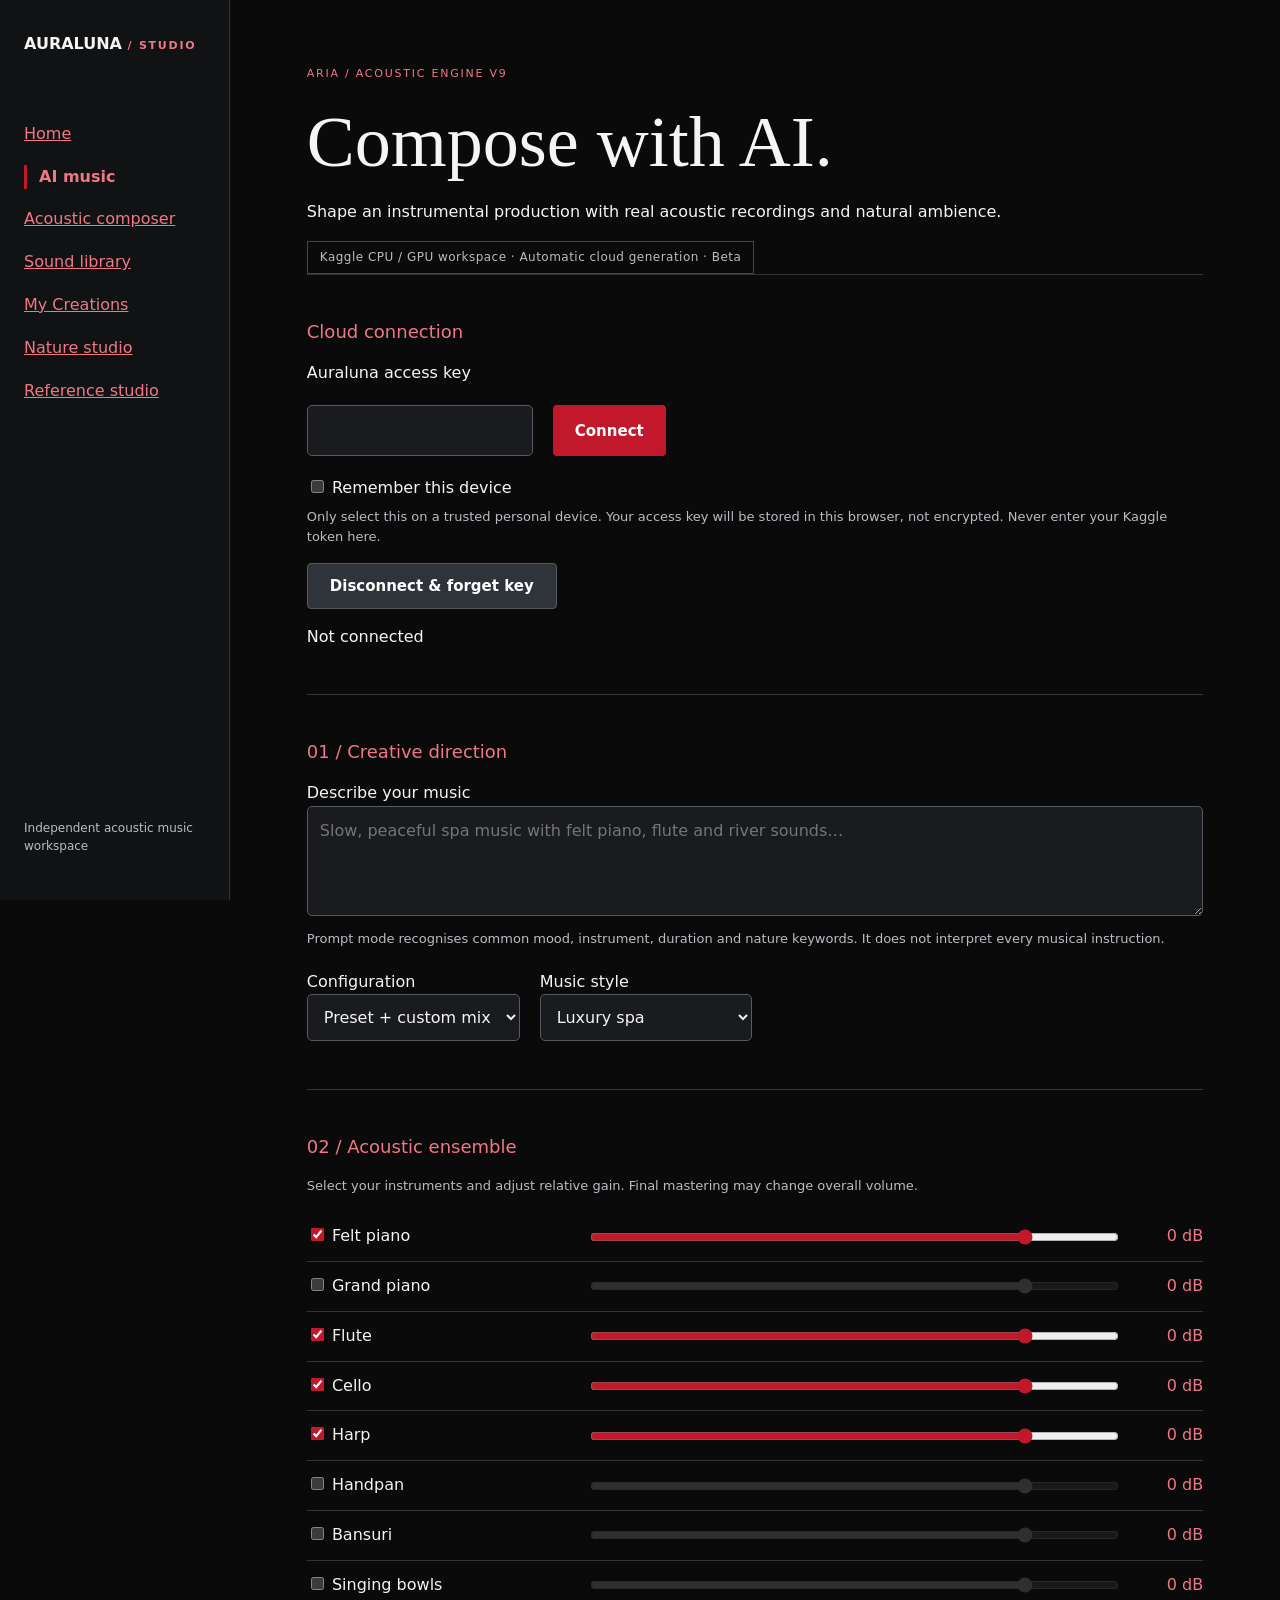
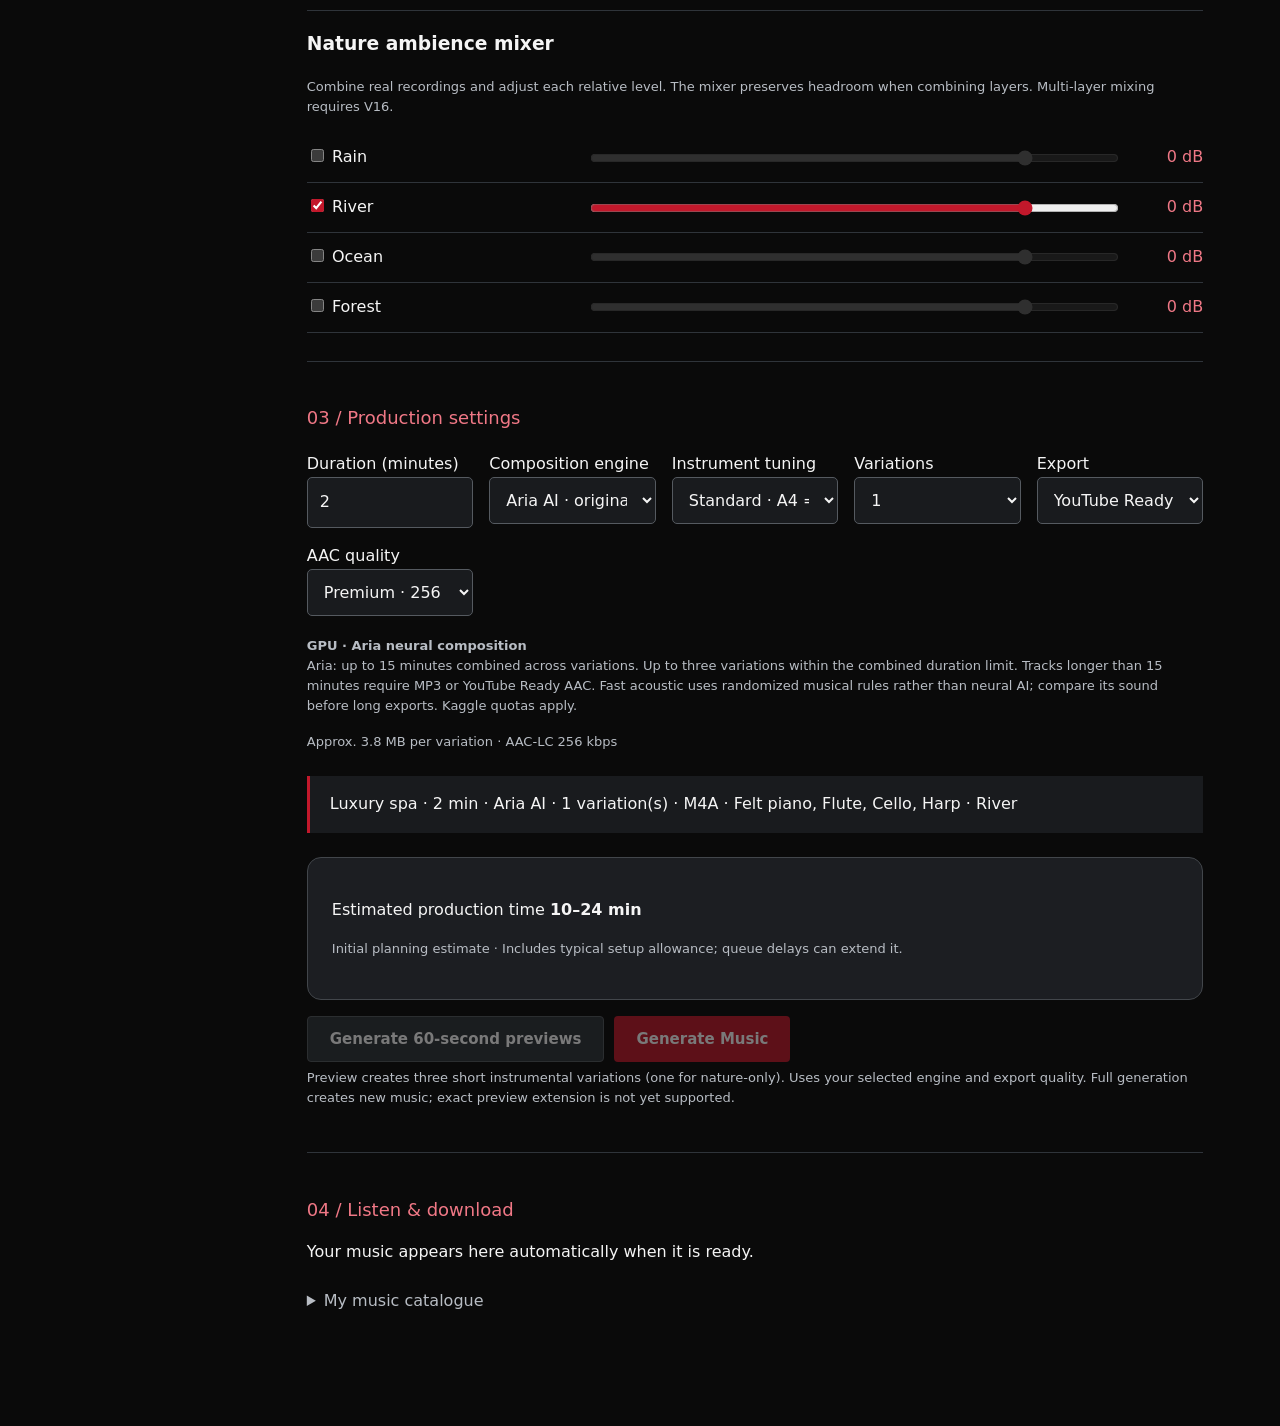
==== ai.html @ 78c0ccca "Expose optional preview workflow and explain extension limitation" ====
<!doctype html>
<html lang="en"><head><meta charset="utf-8"><meta name="viewport" content="width=device-width,initial-scale=1"><title>AI Music — Auraluna V9</title><link rel="stylesheet" href="style.css"><link rel="stylesheet" href="src/v9-studio.css?v=cloud6"></head>
<body><aside><strong>AURALUNA <small>/ STUDIO</small></strong><nav><a href="index.html">Home</a><a href="ai.html" aria-current="page">AI music</a><a href="create.html">Acoustic composer</a><a href="library.html">Sound library</a><a href="projects.html">My Creations</a><a href="soundscape.html">Nature studio</a><a href="reference.html">Reference studio</a></nav><p>Independent acoustic music workspace</p></aside>
<main class="v9-main"><header><span>ARIA / ACOUSTIC ENGINE V9</span><h1>Compose with AI.</h1><p>Shape an instrumental production with real acoustic recordings and natural ambience.</p><div class="v9-status">Kaggle CPU / GPU workspace · Automatic cloud generation · Beta</div></header>
<section><h2>Cloud connection</h2><div id="credentials"><label for="access-key">Auraluna access key</label><div class="controls"><input id="access-key" type="password" autocomplete="off"><button type="button" id="connect">Connect</button></div><label><input type="checkbox" id="remember-device"> Remember this device</label><p class="hint">Only select this on a trusted personal device. Your access key will be stored in this browser, not encrypted. Never enter your Kaggle token here.</p></div><button type="button" id="disconnect" class="v9-secondary">Disconnect &amp; forget key</button><p id="cloud-status" role="status">Not connected</p></section><form id="v9-form"><section><h2>01 / Creative direction</h2><label for="prompt">Describe your music</label><textarea id="prompt" maxlength="2000" placeholder="Slow, peaceful spa music with felt piano, flute and river sounds…"></textarea><p class="hint">Prompt mode recognises common mood, instrument, duration and nature keywords. It does not interpret every musical instruction.</p><div class="controls"><label>Configuration<select id="mode"><option value="manual">Preset + custom mix</option><option value="prompt">Infer from prompt</option></select></label><label>Music style<select id="preset"></select></label></div></section>
<section id="mix-section"><h2>02 / Acoustic ensemble</h2><p class="hint">Select your instruments and adjust relative gain. Final mastering may change overall volume.</p><div id="instrument-mixer"></div><h3>Nature ambience mixer</h3><p class="hint">Combine real recordings and adjust each relative level. The mixer preserves headroom when combining layers. Multi-layer mixing requires V16.</p><div id="nature-mixer"></div></section>
<section><h2>03 / Production settings</h2><div class="v9-settings"><label>Duration (minutes)<input id="duration" type="number" min=".25" max="15" step=".25" value="2" required></label><label>Composition engine<select id="composition-engine"><option value="aria">Aria AI · original neural composition</option><option value="fast">Fast acoustic · experimental tonal composer</option></select></label><label id="composition-style-row" hidden>Composition style<select id="composition-style"><option value="independent">Independent sections · fresh musical ideas</option><option value="thematic">Recurring theme · evolving motifs</option></select></label><label id="tuning-row">Instrument tuning<select id="tuning"><option value="standard">Standard · A4 = 440 Hz</option><option value="a432">A4 = 432 Hz · gentle lower pitch</option><option value="c528">C5 = 528 Hz · reference pitch</option></select></label><label>Variations<select id="variations"><option>1</option><option>2</option><option>3</option></select></label><label>Export<select id="format"><option value="m4a" selected>YouTube Ready · AAC (.m4a)</option><option value="mp3">Premium MP3 · 320 kbps</option><option value="flac">FLAC · 24-bit export</option><option value="wav">WAV · 24-bit export</option></select></label><label id="aac-mode-row">AAC quality<select id="aac-mode"><option value="premium" selected>Premium · 256 kbps</option><option value="balanced">Balanced · 192 kbps</option><option value="vbr">Optimised · high-quality VBR (experimental)</option></select></label><input id="job" type="hidden"></div><label id="infer-duration-row"><input type="checkbox" id="infer-duration"> Infer duration from prompt</label><p class="hint"><strong id="compute-plan" aria-live="polite">GPU · Aria neural composition</strong><br><span id="duration-limit">Instrumental: up to 15 minutes.</span> Up to three variations within the combined duration limit. Tracks longer than 15 minutes require MP3 or YouTube Ready AAC. Fast acoustic uses randomized musical rules rather than neural AI; compare its sound before long exports. Kaggle quotas apply.</p><p class="hint" id="file-size-estimate" aria-live="polite">—</p><div class="summary" id="summary" aria-live="polite"></div><div class="v9-result"><p>Estimated production time <strong id="estimate-time" aria-live="polite">—</strong></p><p class="hint" id="estimate-basis"></p></div><div class="v9-actions"><button type="submit" id="preview" class="v9-secondary" formnovalidate disabled>Generate 60-second previews</button><button type="submit" id="generate" disabled>Generate Music</button></div><p class="hint">Preview creates three short instrumental variations (one for nature-only). Uses your selected engine and export quality. Full generation creates new music; exact preview extension is not yet supported.</p><div id="production-panel" class="v9-result" hidden><h3>Production status</h3><p id="production-status" role="status" aria-live="polite"></p><progress id="production-progress" aria-label="Production running"></progress><div class="v9-timing"><span>Requested music length <strong id="requested-duration">—</strong></span><span>Music style <strong id="requested-style">—</strong></span><span>Format <strong id="requested-format">—</strong></span><span>Composition style <strong id="requested-composition">—</strong></span><span>Compute requested <strong id="requested-compute">—</strong></span><span><span id="estimate-caption">Original estimate</span> <strong id="requested-estimate">—</strong></span><span>Estimated remaining <strong id="remaining-estimate">—</strong></span><span>Elapsed time (browser observed) <strong id="elapsed-time">—</strong></span><span>Last checked <strong id="last-check">—</strong></span></div><div class="v9-actions"><button type="button" id="check-status" class="v9-secondary">Check status</button><button type="button" id="production-details" class="v9-secondary">Production details</button></div></div></section></form>
<section><h2>04 / Listen & download</h2><p>Your music appears here automatically when it is ready.</p><div id="players"></div><details><summary>My music catalogue</summary><p class="hint">Catalogue metadata is stored in this browser. Remote Kaggle audio is not permanently archived. Download important audio and licence reports separately.</p><div class="controls"><label>Search music<input id="library-search" type="search" placeholder="Title, notes, engine or production ID"></label><label>Show<select id="library-filter"><option value="all">All productions</option><option value="ready">Completed</option><option value="favorites">Favourites</option></select></label></div><div class="v9-actions"><button type="button" id="library-export" class="v9-secondary">Export catalogue backup</button><label>Restore catalogue<input type="file" id="library-import" accept=".json,application/json"></label></div><p id="library-count" aria-live="polite"></p><p id="library-status" role="status"></p><div id="history" class="v9-history"></div><details><summary>Recover a production</summary><label for="existing-slug">Production ID</label><div class="controls"><input id="existing-slug" placeholder="Production ID"><button type="button" id="check-job">Retrieve production</button></div></details></details></section>
</main><script type="module" src="src/v9-studio.mjs?v=cloud26"></script></body></html>
---- style.css ----
*{box-sizing:border-box}body{margin:0;background:#0a0a0a;color:#f5f5f5;font:16px/1.55 system-ui,sans-serif}aside{position:fixed;width:230px;inset:0 auto 0 0;border-right:1px solid #2f343a;padding:32px 24px;display:flex;flex-direction:column}aside small,header span{color:#f07886;letter-spacing:.16em;font-size:11px}nav{display:grid;gap:18px;margin-top:65px}a{color:#f07886}aside p{margin-top:auto;color:#b8bdc4;font-size:12px}main{margin-left:230px;max-width:1050px;padding:60px clamp(20px,6vw,90px)}h1{font:normal clamp(40px,6vw,72px)/1.05 Georgia,serif;margin:20px 0}h2{font-size:18px;font-weight:500;color:#f07886}section{padding:28px 0;border-top:1px solid #2f343a}label{display:block}textarea,input,select{background:#191b1e;color:inherit;border:1px solid #555a60;border-radius:5px;padding:12px;font:inherit}textarea{width:100%;min-height:110px}.controls{display:flex;gap:20px;margin:20px 0;flex-wrap:wrap}select{display:block}fieldset{border:1px solid #2f343a;margin:20px 0}button{background:#f07886;color:#0a0a0a;border:0;padding:13px 22px;border-radius:4px;font:600 15px system-ui;cursor:pointer}button:disabled{opacity:.45;cursor:not-allowed}article{border-bottom:1px solid #2f343a;padding:16px 0}audio{display:block;width:100%;max-width:440px;margin:10px 0}a:focus-visible,button:focus-visible,input:focus-visible,select:focus-visible,textarea:focus-visible{outline:2px solid #f07886}@media(max-width:700px){aside{position:static;width:auto;padding:18px;border:0}nav{display:flex;flex-wrap:wrap;margin-top:20px}aside p{display:none}main{margin:0;padding:24px}}
:root{color-scheme:dark;accent-color:#f07886}fieldset{padding:18px;border-radius:8px}legend{color:#f07886;padding:0 8px}.moods{display:flex;flex-wrap:wrap;gap:9px}.moods label{position:relative}.moods input{position:absolute;opacity:0;width:100%;height:100%;margin:0;cursor:pointer}.moods span{display:block;border:1px solid #555a60;padding:9px 15px;border-radius:5px}.moods input:checked+span{background:#f07886;color:#0a0a0a;border-color:#f07886}.moods input:focus-visible+span{outline:2px solid #f07886;outline-offset:3px}.instrument-grid{display:grid;grid-template-columns:repeat(auto-fit,minmax(160px,1fr));gap:10px}.instrument-grid label{padding:10px;background:#191b1e;border:1px solid #2f343a;border-radius:5px}.instrument-grid input{margin-right:8px}.instrument-grid label:has(input:disabled){opacity:.55}.hint{font-size:13px;color:#b8bdc4;margin:6px 0 16px}.range-label{display:flex;justify-content:space-between;margin-top:20px}input[type=range]{width:100%;padding:0}.summary{background:#191b1e;border-left:3px solid #f07886;padding:16px 20px;margin:24px 0}.summary small{color:#f07886;letter-spacing:.14em}.summary p{margin:7px 0 0}article button{margin:4px 8px 4px 0}button{transition:filter .15s}button:hover:not(:disabled){filter:brightness(1.1)}@media(prefers-reduced-motion:reduce){button{transition:none}}
.primary-link{display:inline-block;background:#f07886;color:#0a0a0a;text-decoration:none;font-weight:650;padding:13px 22px;border-radius:4px;margin:16px 0 26px}nav a[aria-current=page]{color:#f07886;text-decoration:none;font-weight:650}

.library-main{max-width:1450px}.library-stats{display:grid;grid-template-columns:repeat(auto-fit,minmax(145px,1fr));gap:12px}.library-stats div{background:#191b1e;border:1px solid #2f343a;padding:18px;border-radius:8px}.library-stats strong{display:block;font-size:32px;color:#f07886;font-weight:500}.library-stats span{font-size:13px;color:#b8bdc4}.library-filters{gap:12px;align-items:end}.library-filters input,.library-filters select{display:block;max-width:100%;width:100%}.record-grid{display:grid;grid-template-columns:repeat(auto-fit,minmax(min(100%,280px),1fr));gap:16px}.record-card{min-width:0;background:#191b1e;border:1px solid #2f343a;padding:18px;border-radius:8px;overflow-wrap:anywhere}.record-card h3{margin:0;font:normal 22px Georgia,serif}.record-card p{font-size:13px;color:#b8bdc4}.record-card audio{max-width:100%}.record-card details{margin-top:12px;font-size:13px}.record-card summary{cursor:pointer}.record-card button{font-size:13px;padding:9px 12px}.pagination{display:flex;align-items:center;justify-content:center;gap:16px;margin:24px 0}

.comparison-table{width:100%;border-collapse:collapse;font-size:14px}.comparison-table th,.comparison-table td{padding:12px 8px;border-bottom:1px solid #2f343a;text-align:left;overflow-wrap:anywhere}.comparison-table th{color:#f07886}#comparison{overflow-x:auto;margin-bottom:20px}#checks label{padding:8px 0}input[type=file]{display:block;max-width:100%;margin:8px 0}aside{overflow-y:auto}

.mix-track{display:grid;grid-template-columns:1fr 1fr 1fr;gap:12px;align-items:center;padding:12px 0;border-bottom:1px solid #2f343a}.mix-track label{font-size:13px}@media(max-width:600px){.mix-track{grid-template-columns:1fr}.mix-track input{max-width:100%}}

.mix-track{grid-template-columns:minmax(120px,1fr) repeat(3,minmax(90px,1fr)) auto auto}.mix-track output{display:block;color:#f07886;font-variant-numeric:tabular-nums}.mix-track input[type=checkbox]{accent-color:#f07886}@media(max-width:850px){.mix-track{grid-template-columns:repeat(2,minmax(0,1fr))}.mix-track strong{grid-column:1/-1}}#remix-result[hidden]{display:none}

/* Auraluna — jet black / smoke grey / cherry red */
:root{--jet-black:#0a0a0a;--smoke-grey:#2f343a;--cherry-red:#c2182b;--accent-text:#f07886;accent-color:var(--cherry-red)}
aside{background:#111214}button,.primary-link,.moods input:checked+span{background:var(--cherry-red);color:#fff;border-color:var(--cherry-red)}button:hover:not(:disabled),.primary-link:hover{background:#a31224;filter:none}nav a[aria-current=page]{color:var(--accent-text);border-left:3px solid var(--cherry-red);padding-left:12px}.summary{border-left-color:var(--cherry-red)}.mix-track input[type=checkbox]{accent-color:var(--cherry-red)}fieldset,.record-card,.library-stats div{border-color:#42464b}input[type=range],progress{accent-color:var(--cherry-red)}
---- src/v9-studio.css ----
.v9-main{max-width:1120px}.v9-status{display:inline-block;border:1px solid #42464b;padding:6px 12px;color:#b8bdc4;font-size:12px;letter-spacing:.04em}.v9-track{display:grid;grid-template-columns:minmax(120px,1fr) minmax(100px,2fr) 70px;gap:16px;align-items:center;border-bottom:1px solid #2f343a;padding:12px 0}.v9-track output{text-align:right;font-variant-numeric:tabular-nums;color:#f07886}.v9-track input:disabled{opacity:.35}.v9-settings{display:grid;grid-template-columns:repeat(auto-fit,minmax(150px,1fr));gap:16px;margin:20px 0}.v9-settings input,.v9-settings select{display:block;width:100%;min-width:0}.v9-nature{margin-top:20px}.v9-actions{display:flex;flex-wrap:wrap;gap:10px}.v9-secondary{background:#2f343a;border:1px solid #555a60}.v9-secondary:hover:not(:disabled){background:#42464b}#feedback{min-height:1.6em;color:#f07886}.v9-main [hidden]{display:none!important}@media(max-width:480px){.v9-track{grid-template-columns:minmax(100px,1fr) minmax(60px,1fr) 50px;gap:8px}.v9-actions button{width:100%}}
.v9-result{padding:24px;border:1px solid #42464b;border-radius:14px;margin:16px 0;background:#1c1e22}.v9-result audio{display:block;margin:16px 0}.v9-download{display:inline-block;background:#bd233b;color:#fff!important;padding:12px 20px;border-radius:8px;text-decoration:none;font-weight:600}.v9-main details{margin:16px 0}.v9-main summary{cursor:pointer;color:#b8bdc4;padding:8px 0}.v9-main details button{margin:6px 8px 6px 0}
.v9-timing{display:flex;flex-wrap:wrap;gap:16px;margin:16px 0;color:#b8bdc4;font-size:13px}.v9-timing strong{display:block;color:#fff;font-size:16px;margin-top:4px}#production-progress{width:100%;height:8px;accent-color:#bd233b}.v9-history{display:grid;gap:8px}.v9-saved{display:flex;align-items:center;justify-content:space-between;gap:12px;padding:12px;border:1px solid #42464b;border-radius:9px}.v9-saved p{font-size:12px;color:#b8bdc4;margin:4px 0}.v9-saved button{flex-shrink:0}
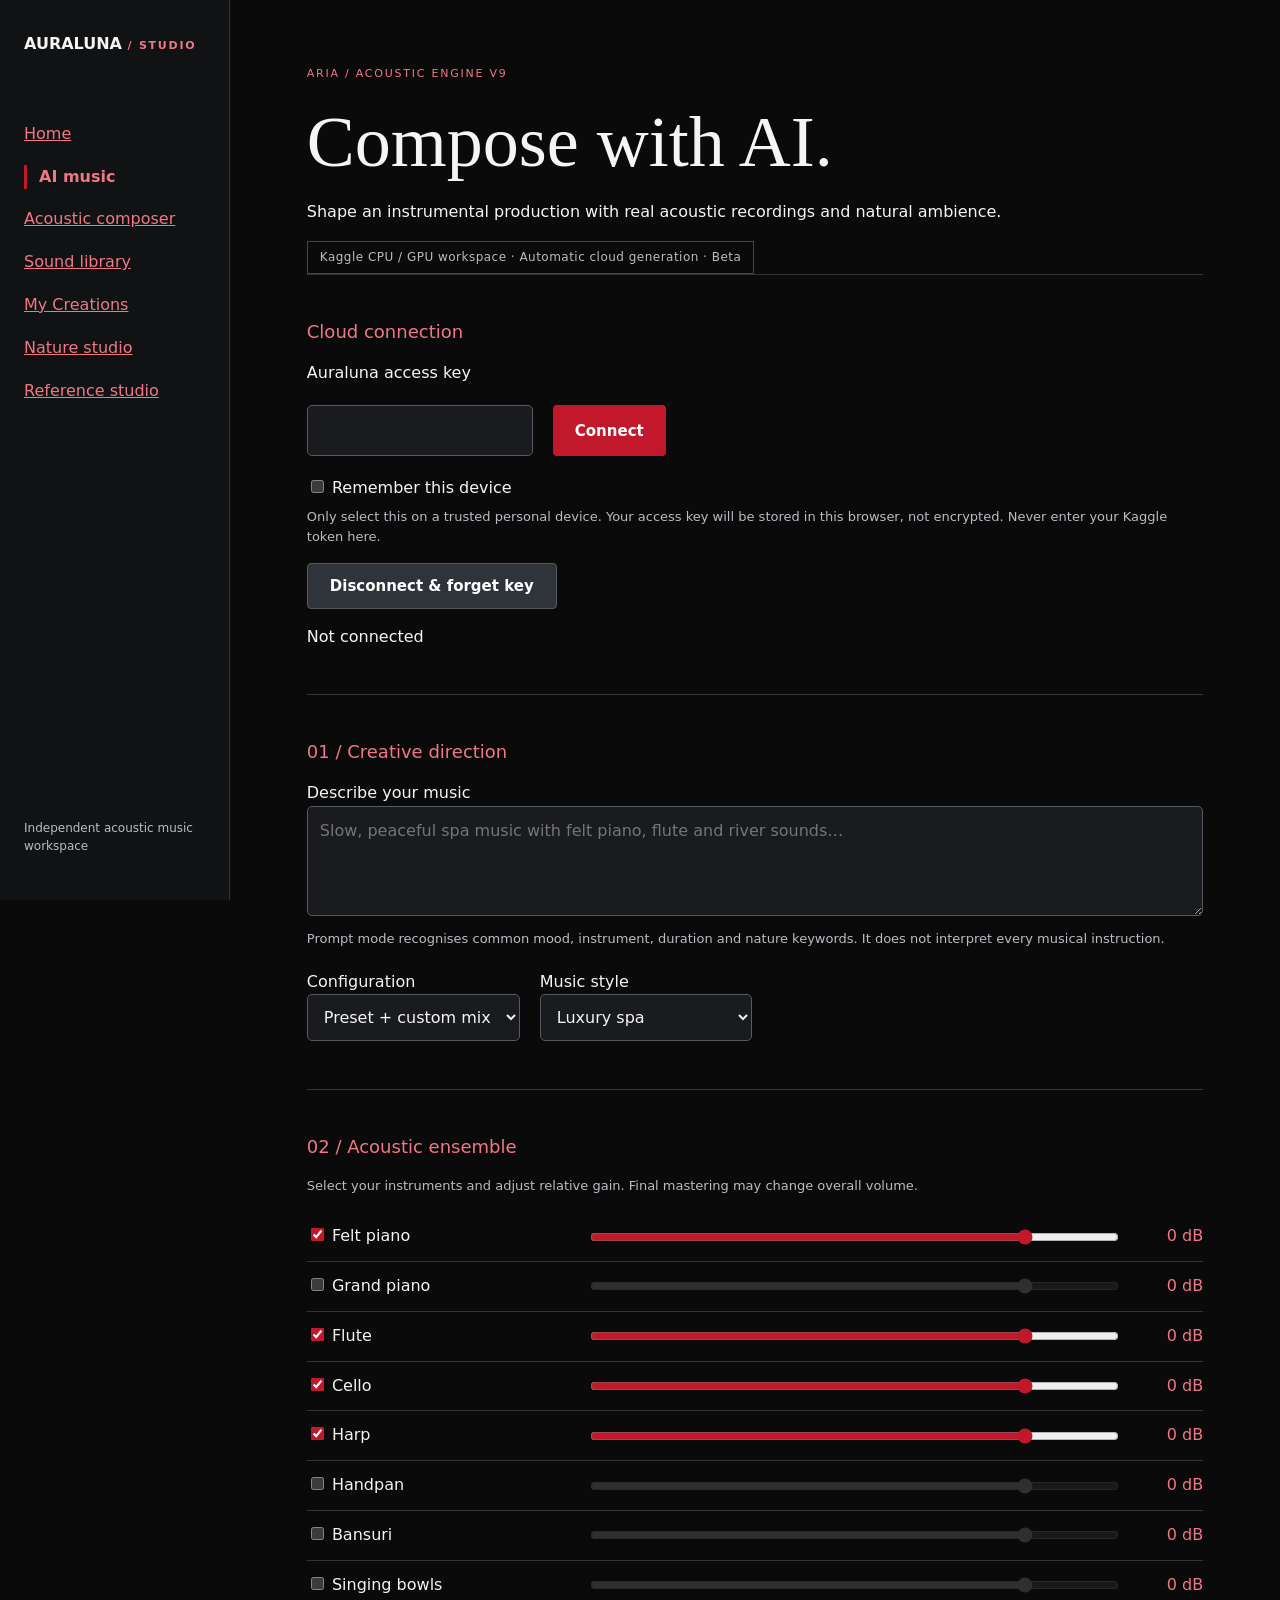
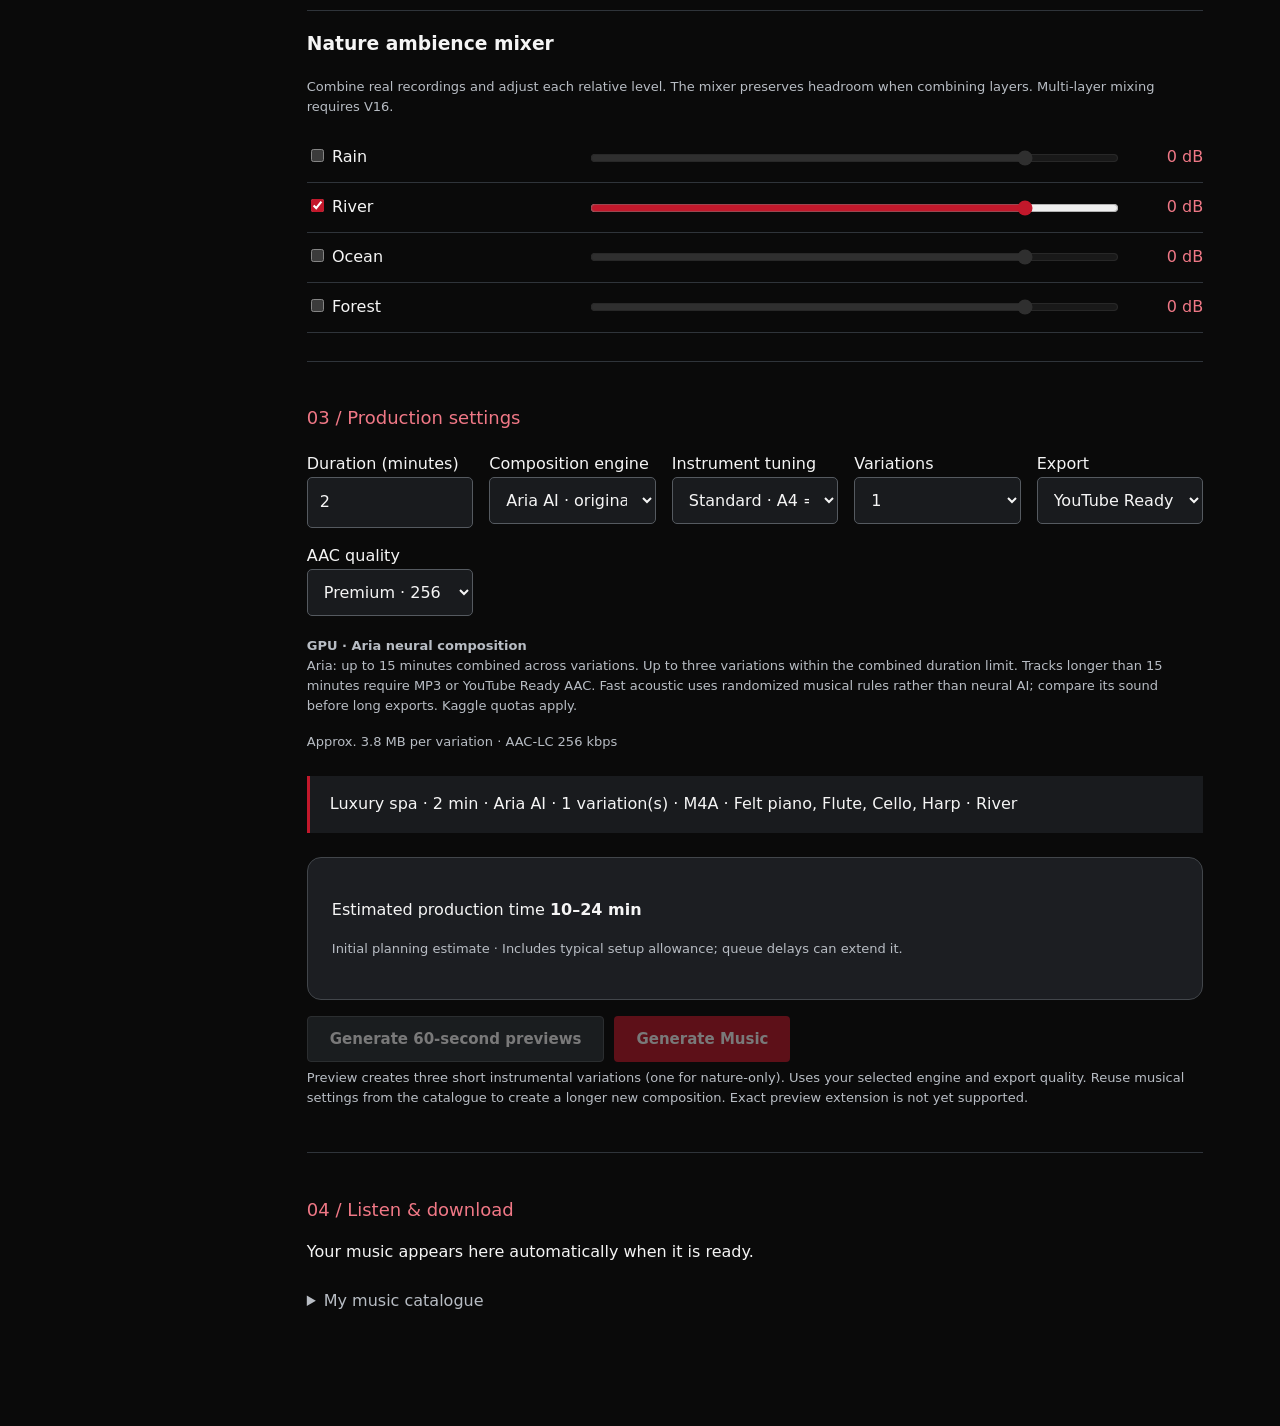
==== commit 0ec61b7d: "Document reusable preview settings and refresh studio module" ====
--- a/ai.html
+++ b/ai.html
@@ -4,6 +4,6 @@
 <main class="v9-main"><header><span>ARIA / ACOUSTIC ENGINE V9</span><h1>Compose with AI.</h1><p>Shape an instrumental production with real acoustic recordings and natural ambience.</p><div class="v9-status">Kaggle CPU / GPU workspace · Automatic cloud generation · Beta</div></header>
 <section><h2>Cloud connection</h2><div id="credentials"><label for="access-key">Auraluna access key</label><div class="controls"><input id="access-key" type="password" autocomplete="off"><button type="button" id="connect">Connect</button></div><label><input type="checkbox" id="remember-device"> Remember this device</label><p class="hint">Only select this on a trusted personal device. Your access key will be stored in this browser, not encrypted. Never enter your Kaggle token here.</p></div><button type="button" id="disconnect" class="v9-secondary">Disconnect &amp; forget key</button><p id="cloud-status" role="status">Not connected</p></section><form id="v9-form"><section><h2>01 / Creative direction</h2><label for="prompt">Describe your music</label><textarea id="prompt" maxlength="2000" placeholder="Slow, peaceful spa music with felt piano, flute and river sounds…"></textarea><p class="hint">Prompt mode recognises common mood, instrument, duration and nature keywords. It does not interpret every musical instruction.</p><div class="controls"><label>Configuration<select id="mode"><option value="manual">Preset + custom mix</option><option value="prompt">Infer from prompt</option></select></label><label>Music style<select id="preset"></select></label></div></section>
 <section id="mix-section"><h2>02 / Acoustic ensemble</h2><p class="hint">Select your instruments and adjust relative gain. Final mastering may change overall volume.</p><div id="instrument-mixer"></div><h3>Nature ambience mixer</h3><p class="hint">Combine real recordings and adjust each relative level. The mixer preserves headroom when combining layers. Multi-layer mixing requires V16.</p><div id="nature-mixer"></div></section>
-<section><h2>03 / Production settings</h2><div class="v9-settings"><label>Duration (minutes)<input id="duration" type="number" min=".25" max="15" step=".25" value="2" required></label><label>Composition engine<select id="composition-engine"><option value="aria">Aria AI · original neural composition</option><option value="fast">Fast acoustic · experimental tonal composer</option></select></label><label id="composition-style-row" hidden>Composition style<select id="composition-style"><option value="independent">Independent sections · fresh musical ideas</option><option value="thematic">Recurring theme · evolving motifs</option></select></label><label id="tuning-row">Instrument tuning<select id="tuning"><option value="standard">Standard · A4 = 440 Hz</option><option value="a432">A4 = 432 Hz · gentle lower pitch</option><option value="c528">C5 = 528 Hz · reference pitch</option></select></label><label>Variations<select id="variations"><option>1</option><option>2</option><option>3</option></select></label><label>Export<select id="format"><option value="m4a" selected>YouTube Ready · AAC (.m4a)</option><option value="mp3">Premium MP3 · 320 kbps</option><option value="flac">FLAC · 24-bit export</option><option value="wav">WAV · 24-bit export</option></select></label><label id="aac-mode-row">AAC quality<select id="aac-mode"><option value="premium" selected>Premium · 256 kbps</option><option value="balanced">Balanced · 192 kbps</option><option value="vbr">Optimised · high-quality VBR (experimental)</option></select></label><input id="job" type="hidden"></div><label id="infer-duration-row"><input type="checkbox" id="infer-duration"> Infer duration from prompt</label><p class="hint"><strong id="compute-plan" aria-live="polite">GPU · Aria neural composition</strong><br><span id="duration-limit">Instrumental: up to 15 minutes.</span> Up to three variations within the combined duration limit. Tracks longer than 15 minutes require MP3 or YouTube Ready AAC. Fast acoustic uses randomized musical rules rather than neural AI; compare its sound before long exports. Kaggle quotas apply.</p><p class="hint" id="file-size-estimate" aria-live="polite">—</p><div class="summary" id="summary" aria-live="polite"></div><div class="v9-result"><p>Estimated production time <strong id="estimate-time" aria-live="polite">—</strong></p><p class="hint" id="estimate-basis"></p></div><div class="v9-actions"><button type="submit" id="preview" class="v9-secondary" formnovalidate disabled>Generate 60-second previews</button><button type="submit" id="generate" disabled>Generate Music</button></div><p class="hint">Preview creates three short instrumental variations (one for nature-only). Uses your selected engine and export quality. Full generation creates new music; exact preview extension is not yet supported.</p><div id="production-panel" class="v9-result" hidden><h3>Production status</h3><p id="production-status" role="status" aria-live="polite"></p><progress id="production-progress" aria-label="Production running"></progress><div class="v9-timing"><span>Requested music length <strong id="requested-duration">—</strong></span><span>Music style <strong id="requested-style">—</strong></span><span>Format <strong id="requested-format">—</strong></span><span>Composition style <strong id="requested-composition">—</strong></span><span>Compute requested <strong id="requested-compute">—</strong></span><span><span id="estimate-caption">Original estimate</span> <strong id="requested-estimate">—</strong></span><span>Estimated remaining <strong id="remaining-estimate">—</strong></span><span>Elapsed time (browser observed) <strong id="elapsed-time">—</strong></span><span>Last checked <strong id="last-check">—</strong></span></div><div class="v9-actions"><button type="button" id="check-status" class="v9-secondary">Check status</button><button type="button" id="production-details" class="v9-secondary">Production details</button></div></div></section></form>
+<section><h2>03 / Production settings</h2><div class="v9-settings"><label>Duration (minutes)<input id="duration" type="number" min=".25" max="15" step=".25" value="2" required></label><label>Composition engine<select id="composition-engine"><option value="aria">Aria AI · original neural composition</option><option value="fast">Fast acoustic · experimental tonal composer</option></select></label><label id="composition-style-row" hidden>Composition style<select id="composition-style"><option value="independent">Independent sections · fresh musical ideas</option><option value="thematic">Recurring theme · evolving motifs</option></select></label><label id="tuning-row">Instrument tuning<select id="tuning"><option value="standard">Standard · A4 = 440 Hz</option><option value="a432">A4 = 432 Hz · gentle lower pitch</option><option value="c528">C5 = 528 Hz · reference pitch</option></select></label><label>Variations<select id="variations"><option>1</option><option>2</option><option>3</option></select></label><label>Export<select id="format"><option value="m4a" selected>YouTube Ready · AAC (.m4a)</option><option value="mp3">Premium MP3 · 320 kbps</option><option value="flac">FLAC · 24-bit export</option><option value="wav">WAV · 24-bit export</option></select></label><label id="aac-mode-row">AAC quality<select id="aac-mode"><option value="premium" selected>Premium · 256 kbps</option><option value="balanced">Balanced · 192 kbps</option><option value="vbr">Optimised · high-quality VBR (experimental)</option></select></label><input id="job" type="hidden"></div><label id="infer-duration-row"><input type="checkbox" id="infer-duration"> Infer duration from prompt</label><p class="hint"><strong id="compute-plan" aria-live="polite">GPU · Aria neural composition</strong><br><span id="duration-limit">Instrumental: up to 15 minutes.</span> Up to three variations within the combined duration limit. Tracks longer than 15 minutes require MP3 or YouTube Ready AAC. Fast acoustic uses randomized musical rules rather than neural AI; compare its sound before long exports. Kaggle quotas apply.</p><p class="hint" id="file-size-estimate" aria-live="polite">—</p><div class="summary" id="summary" aria-live="polite"></div><div class="v9-result"><p>Estimated production time <strong id="estimate-time" aria-live="polite">—</strong></p><p class="hint" id="estimate-basis"></p></div><div class="v9-actions"><button type="submit" id="preview" class="v9-secondary" formnovalidate disabled>Generate 60-second previews</button><button type="submit" id="generate" disabled>Generate Music</button></div><p class="hint">Preview creates three short instrumental variations (one for nature-only). Uses your selected engine and export quality. Reuse musical settings from the catalogue to create a longer new composition. Exact preview extension is not yet supported.</p><div id="production-panel" class="v9-result" hidden><h3>Production status</h3><p id="production-status" role="status" aria-live="polite"></p><progress id="production-progress" aria-label="Production running"></progress><div class="v9-timing"><span>Requested music length <strong id="requested-duration">—</strong></span><span>Music style <strong id="requested-style">—</strong></span><span>Format <strong id="requested-format">—</strong></span><span>Composition style <strong id="requested-composition">—</strong></span><span>Compute requested <strong id="requested-compute">—</strong></span><span><span id="estimate-caption">Original estimate</span> <strong id="requested-estimate">—</strong></span><span>Estimated remaining <strong id="remaining-estimate">—</strong></span><span>Elapsed time (browser observed) <strong id="elapsed-time">—</strong></span><span>Last checked <strong id="last-check">—</strong></span></div><div class="v9-actions"><button type="button" id="check-status" class="v9-secondary">Check status</button><button type="button" id="production-details" class="v9-secondary">Production details</button></div></div></section></form>
 <section><h2>04 / Listen & download</h2><p>Your music appears here automatically when it is ready.</p><div id="players"></div><details><summary>My music catalogue</summary><p class="hint">Catalogue metadata is stored in this browser. Remote Kaggle audio is not permanently archived. Download important audio and licence reports separately.</p><div class="controls"><label>Search music<input id="library-search" type="search" placeholder="Title, notes, engine or production ID"></label><label>Show<select id="library-filter"><option value="all">All productions</option><option value="ready">Completed</option><option value="favorites">Favourites</option></select></label></div><div class="v9-actions"><button type="button" id="library-export" class="v9-secondary">Export catalogue backup</button><label>Restore catalogue<input type="file" id="library-import" accept=".json,application/json"></label></div><p id="library-count" aria-live="polite"></p><p id="library-status" role="status"></p><div id="history" class="v9-history"></div><details><summary>Recover a production</summary><label for="existing-slug">Production ID</label><div class="controls"><input id="existing-slug" placeholder="Production ID"><button type="button" id="check-job">Retrieve production</button></div></details></details></section>
-</main><script type="module" src="src/v9-studio.mjs?v=cloud26"></script></body></html>+</main><script type="module" src="src/v9-studio.mjs?v=cloud27"></script></body></html>
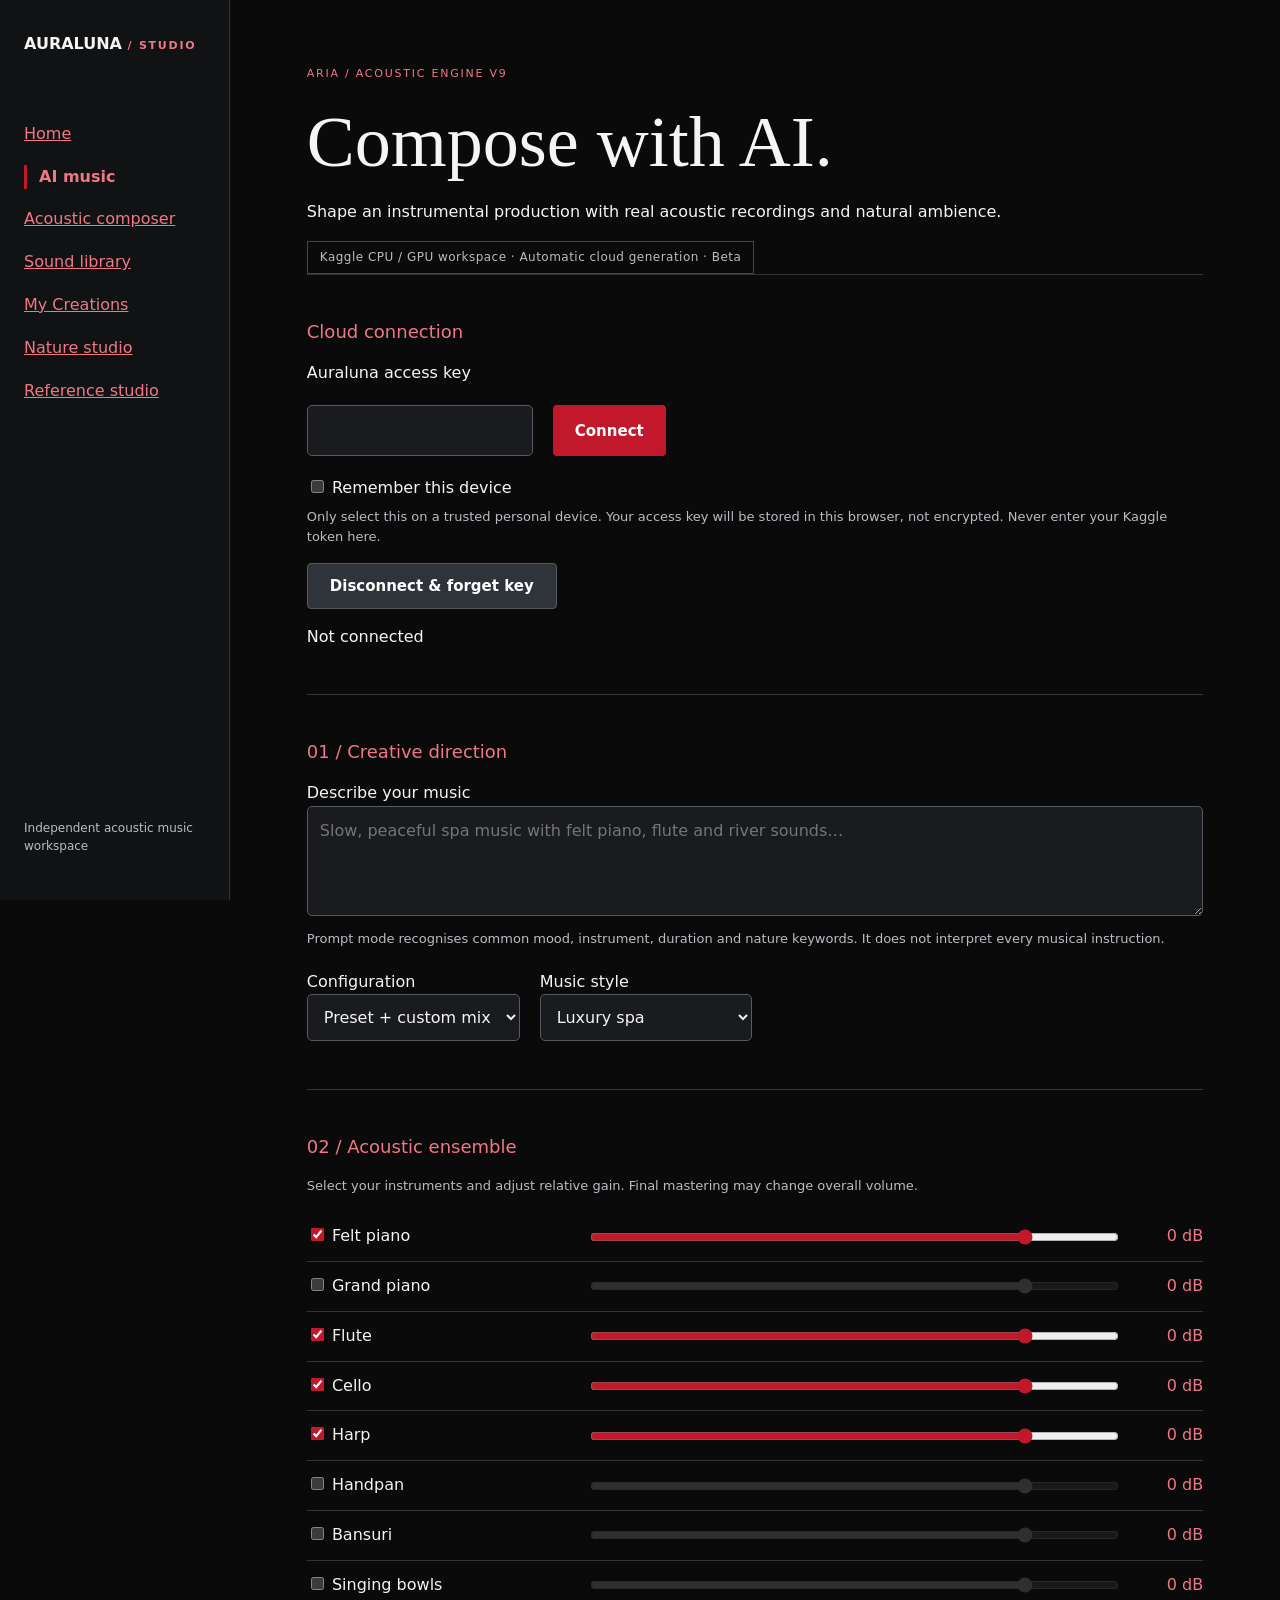
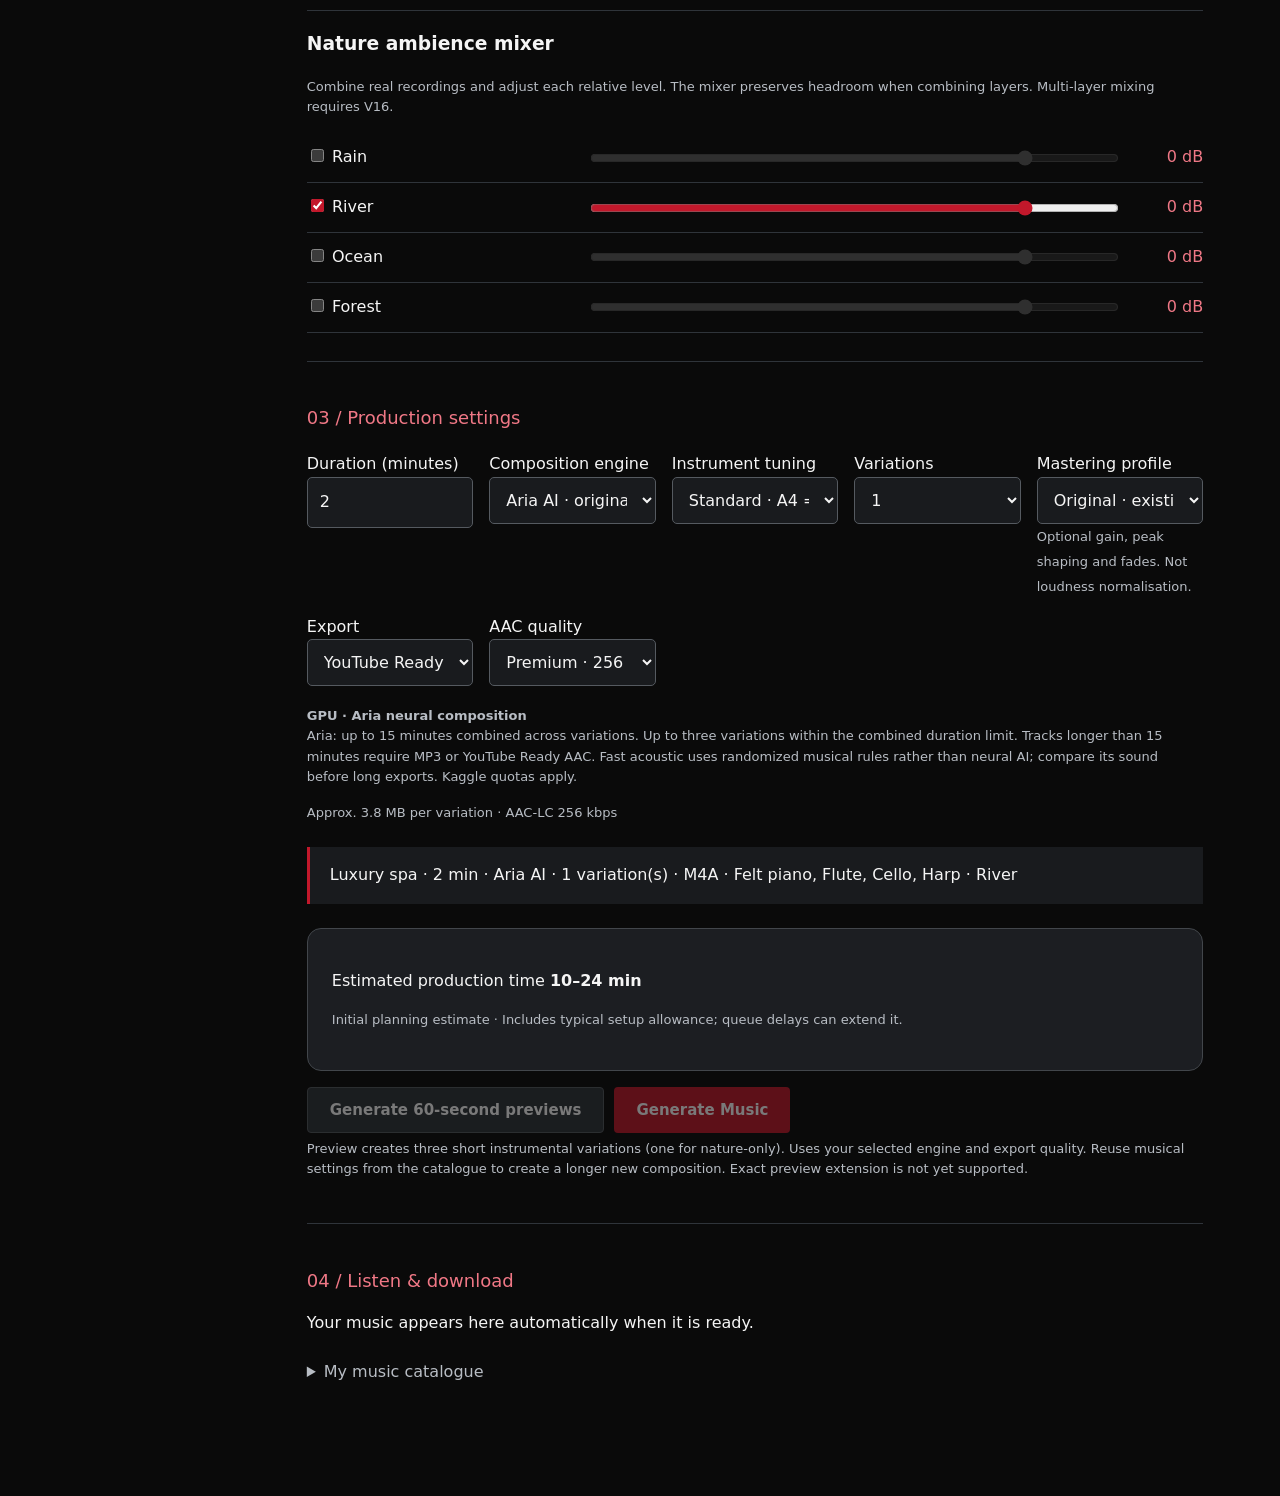
==== commit 434ecd1c: "Expose mastering profiles and preserve settings in catalogue" ====
--- a/ai.html
+++ b/ai.html
@@ -1,9 +1,9 @@
 <!doctype html>
-<html lang="en"><head><meta charset="utf-8"><meta name="viewport" content="width=device-width,initial-scale=1"><title>AI Music — Auraluna V9</title><link rel="stylesheet" href="style.css"><link rel="stylesheet" href="src/v9-studio.css?v=cloud6"></head>
+<html lang="en"><head><meta charset="utf-8"><meta name="viewport" content="width=device-width,initial-scale=1"><title>AI Music — Auraluna V9</title><link rel="stylesheet" href="style.css"><link rel="stylesheet" href="src/v9-studio.css?v=cloud30"></head>
 <body><aside><strong>AURALUNA <small>/ STUDIO</small></strong><nav><a href="index.html">Home</a><a href="ai.html" aria-current="page">AI music</a><a href="create.html">Acoustic composer</a><a href="library.html">Sound library</a><a href="projects.html">My Creations</a><a href="soundscape.html">Nature studio</a><a href="reference.html">Reference studio</a></nav><p>Independent acoustic music workspace</p></aside>
 <main class="v9-main"><header><span>ARIA / ACOUSTIC ENGINE V9</span><h1>Compose with AI.</h1><p>Shape an instrumental production with real acoustic recordings and natural ambience.</p><div class="v9-status">Kaggle CPU / GPU workspace · Automatic cloud generation · Beta</div></header>
 <section><h2>Cloud connection</h2><div id="credentials"><label for="access-key">Auraluna access key</label><div class="controls"><input id="access-key" type="password" autocomplete="off"><button type="button" id="connect">Connect</button></div><label><input type="checkbox" id="remember-device"> Remember this device</label><p class="hint">Only select this on a trusted personal device. Your access key will be stored in this browser, not encrypted. Never enter your Kaggle token here.</p></div><button type="button" id="disconnect" class="v9-secondary">Disconnect &amp; forget key</button><p id="cloud-status" role="status">Not connected</p></section><form id="v9-form"><section><h2>01 / Creative direction</h2><label for="prompt">Describe your music</label><textarea id="prompt" maxlength="2000" placeholder="Slow, peaceful spa music with felt piano, flute and river sounds…"></textarea><p class="hint">Prompt mode recognises common mood, instrument, duration and nature keywords. It does not interpret every musical instruction.</p><div class="controls"><label>Configuration<select id="mode"><option value="manual">Preset + custom mix</option><option value="prompt">Infer from prompt</option></select></label><label>Music style<select id="preset"></select></label></div></section>
 <section id="mix-section"><h2>02 / Acoustic ensemble</h2><p class="hint">Select your instruments and adjust relative gain. Final mastering may change overall volume.</p><div id="instrument-mixer"></div><h3>Nature ambience mixer</h3><p class="hint">Combine real recordings and adjust each relative level. The mixer preserves headroom when combining layers. Multi-layer mixing requires V16.</p><div id="nature-mixer"></div></section>
-<section><h2>03 / Production settings</h2><div class="v9-settings"><label>Duration (minutes)<input id="duration" type="number" min=".25" max="15" step=".25" value="2" required></label><label>Composition engine<select id="composition-engine"><option value="aria">Aria AI · original neural composition</option><option value="fast">Fast acoustic · experimental tonal composer</option></select></label><label id="composition-style-row" hidden>Composition style<select id="composition-style"><option value="independent">Independent sections · fresh musical ideas</option><option value="thematic">Recurring theme · evolving motifs</option></select></label><label id="tuning-row">Instrument tuning<select id="tuning"><option value="standard">Standard · A4 = 440 Hz</option><option value="a432">A4 = 432 Hz · gentle lower pitch</option><option value="c528">C5 = 528 Hz · reference pitch</option></select></label><label>Variations<select id="variations"><option>1</option><option>2</option><option>3</option></select></label><label>Export<select id="format"><option value="m4a" selected>YouTube Ready · AAC (.m4a)</option><option value="mp3">Premium MP3 · 320 kbps</option><option value="flac">FLAC · 24-bit export</option><option value="wav">WAV · 24-bit export</option></select></label><label id="aac-mode-row">AAC quality<select id="aac-mode"><option value="premium" selected>Premium · 256 kbps</option><option value="balanced">Balanced · 192 kbps</option><option value="vbr">Optimised · high-quality VBR (experimental)</option></select></label><input id="job" type="hidden"></div><label id="infer-duration-row"><input type="checkbox" id="infer-duration"> Infer duration from prompt</label><p class="hint"><strong id="compute-plan" aria-live="polite">GPU · Aria neural composition</strong><br><span id="duration-limit">Instrumental: up to 15 minutes.</span> Up to three variations within the combined duration limit. Tracks longer than 15 minutes require MP3 or YouTube Ready AAC. Fast acoustic uses randomized musical rules rather than neural AI; compare its sound before long exports. Kaggle quotas apply.</p><p class="hint" id="file-size-estimate" aria-live="polite">—</p><div class="summary" id="summary" aria-live="polite"></div><div class="v9-result"><p>Estimated production time <strong id="estimate-time" aria-live="polite">—</strong></p><p class="hint" id="estimate-basis"></p></div><div class="v9-actions"><button type="submit" id="preview" class="v9-secondary" formnovalidate disabled>Generate 60-second previews</button><button type="submit" id="generate" disabled>Generate Music</button></div><p class="hint">Preview creates three short instrumental variations (one for nature-only). Uses your selected engine and export quality. Reuse musical settings from the catalogue to create a longer new composition. Exact preview extension is not yet supported.</p><div id="production-panel" class="v9-result" hidden><h3>Production status</h3><p id="production-status" role="status" aria-live="polite"></p><progress id="production-progress" aria-label="Production running"></progress><div class="v9-timing"><span>Requested music length <strong id="requested-duration">—</strong></span><span>Music style <strong id="requested-style">—</strong></span><span>Format <strong id="requested-format">—</strong></span><span>Composition style <strong id="requested-composition">—</strong></span><span>Compute requested <strong id="requested-compute">—</strong></span><span><span id="estimate-caption">Original estimate</span> <strong id="requested-estimate">—</strong></span><span>Estimated remaining <strong id="remaining-estimate">—</strong></span><span>Elapsed time (browser observed) <strong id="elapsed-time">—</strong></span><span>Last checked <strong id="last-check">—</strong></span></div><div class="v9-actions"><button type="button" id="check-status" class="v9-secondary">Check status</button><button type="button" id="production-details" class="v9-secondary">Production details</button></div></div></section></form>
+<section><h2>03 / Production settings</h2><div class="v9-settings"><label>Duration (minutes)<input id="duration" type="number" min=".25" max="15" step=".25" value="2" required></label><label>Composition engine<select id="composition-engine"><option value="aria">Aria AI · original neural composition</option><option value="fast">Fast acoustic · experimental tonal composer</option></select></label><label id="composition-style-row" hidden>Composition style<select id="composition-style"><option value="independent">Independent sections · fresh musical ideas</option><option value="thematic">Recurring theme · evolving motifs</option></select></label><label id="seed-row" hidden>Composition seed (optional)<input id="composition-seed" maxlength="48" pattern="[A-Za-z0-9]{1,48}" placeholder="Blank = fresh music"><span class="hint">Same seed and settings aim to reproduce a Fast Acoustic arrangement. Exact audio and preview extension are not guaranteed.</span><select id="seed-variation" aria-label="Seed variation"><option value="1">Variation 1</option><option value="2">Variation 2</option><option value="3">Variation 3</option></select></label><label id="tuning-row">Instrument tuning<select id="tuning"><option value="standard">Standard · A4 = 440 Hz</option><option value="a432">A4 = 432 Hz · gentle lower pitch</option><option value="c528">C5 = 528 Hz · reference pitch</option></select></label><label>Variations<select id="variations"><option>1</option><option>2</option><option>3</option></select></label><label>Mastering profile<select id="mastering"><option value="original">Original · existing sound</option><option value="sleep">Deep sleep · softer dynamics</option><option value="spa">Luxury spa · gentle fades</option><option value="youtube">YouTube · slightly stronger level</option></select><span class="hint">Optional gain, peak shaping and fades. Not loudness normalisation.</span></label><label>Export<select id="format"><option value="m4a" selected>YouTube Ready · AAC (.m4a)</option><option value="mp3">Premium MP3 · 320 kbps</option><option value="flac">FLAC · 24-bit export</option><option value="wav">WAV · 24-bit export</option></select></label><label id="aac-mode-row">AAC quality<select id="aac-mode"><option value="premium" selected>Premium · 256 kbps</option><option value="balanced">Balanced · 192 kbps</option><option value="vbr">Optimised · high-quality VBR (experimental)</option></select></label><input id="job" type="hidden"></div><label id="infer-duration-row"><input type="checkbox" id="infer-duration"> Infer duration from prompt</label><p class="hint"><strong id="compute-plan" aria-live="polite">GPU · Aria neural composition</strong><br><span id="duration-limit">Instrumental: up to 15 minutes.</span> Up to three variations within the combined duration limit. Tracks longer than 15 minutes require MP3 or YouTube Ready AAC. Fast acoustic uses randomized musical rules rather than neural AI; compare its sound before long exports. Kaggle quotas apply.</p><p class="hint" id="file-size-estimate" aria-live="polite">—</p><div class="summary" id="summary" aria-live="polite"></div><div class="v9-result"><p>Estimated production time <strong id="estimate-time" aria-live="polite">—</strong></p><p class="hint" id="estimate-basis"></p></div><div class="v9-actions"><button type="submit" id="preview" class="v9-secondary" formnovalidate disabled>Generate 60-second previews</button><button type="submit" id="generate" disabled>Generate Music</button></div><p class="hint">Preview creates three short instrumental variations (one for nature-only). Uses your selected engine and export quality. Reuse musical settings from the catalogue to create a longer new composition. Exact preview extension is not yet supported.</p><div id="production-panel" class="v9-result" hidden><h3>Production status</h3><p id="production-status" role="status" aria-live="polite"></p><progress id="production-progress" aria-label="Production running"></progress><div class="v9-timing"><span>Requested music length <strong id="requested-duration">—</strong></span><span>Music style <strong id="requested-style">—</strong></span><span>Format <strong id="requested-format">—</strong></span><span>Composition style <strong id="requested-composition">—</strong></span><span>Compute requested <strong id="requested-compute">—</strong></span><span><span id="estimate-caption">Original estimate</span> <strong id="requested-estimate">—</strong></span><span>Estimated remaining <strong id="remaining-estimate">—</strong></span><span>Elapsed time (browser observed) <strong id="elapsed-time">—</strong></span><span>Last checked <strong id="last-check">—</strong></span></div><div class="v9-actions"><button type="button" id="check-status" class="v9-secondary">Check status</button><button type="button" id="production-details" class="v9-secondary">Production details</button></div></div></section></form>
 <section><h2>04 / Listen & download</h2><p>Your music appears here automatically when it is ready.</p><div id="players"></div><details><summary>My music catalogue</summary><p class="hint">Catalogue metadata is stored in this browser. Remote Kaggle audio is not permanently archived. Download important audio and licence reports separately.</p><div class="controls"><label>Search music<input id="library-search" type="search" placeholder="Title, notes, engine or production ID"></label><label>Show<select id="library-filter"><option value="all">All productions</option><option value="ready">Completed</option><option value="favorites">Favourites</option></select></label></div><div class="v9-actions"><button type="button" id="library-export" class="v9-secondary">Export catalogue backup</button><label>Restore catalogue<input type="file" id="library-import" accept=".json,application/json"></label></div><p id="library-count" aria-live="polite"></p><p id="library-status" role="status"></p><div id="history" class="v9-history"></div><details><summary>Recover a production</summary><label for="existing-slug">Production ID</label><div class="controls"><input id="existing-slug" placeholder="Production ID"><button type="button" id="check-job">Retrieve production</button></div></details></details></section>
-</main><script type="module" src="src/v9-studio.mjs?v=cloud27"></script></body></html>+</main><script type="module" src="src/v9-studio.mjs?v=cloud31"></script></body></html>
--- a/src/v9-studio.css
+++ b/src/v9-studio.css
@@ -1,3 +1,4 @@
 .v9-main{max-width:1120px}.v9-status{display:inline-block;border:1px solid #42464b;padding:6px 12px;color:#b8bdc4;font-size:12px;letter-spacing:.04em}.v9-track{display:grid;grid-template-columns:minmax(120px,1fr) minmax(100px,2fr) 70px;gap:16px;align-items:center;border-bottom:1px solid #2f343a;padding:12px 0}.v9-track output{text-align:right;font-variant-numeric:tabular-nums;color:#f07886}.v9-track input:disabled{opacity:.35}.v9-settings{display:grid;grid-template-columns:repeat(auto-fit,minmax(150px,1fr));gap:16px;margin:20px 0}.v9-settings input,.v9-settings select{display:block;width:100%;min-width:0}.v9-nature{margin-top:20px}.v9-actions{display:flex;flex-wrap:wrap;gap:10px}.v9-secondary{background:#2f343a;border:1px solid #555a60}.v9-secondary:hover:not(:disabled){background:#42464b}#feedback{min-height:1.6em;color:#f07886}.v9-main [hidden]{display:none!important}@media(max-width:480px){.v9-track{grid-template-columns:minmax(100px,1fr) minmax(60px,1fr) 50px;gap:8px}.v9-actions button{width:100%}}
 .v9-result{padding:24px;border:1px solid #42464b;border-radius:14px;margin:16px 0;background:#1c1e22}.v9-result audio{display:block;margin:16px 0}.v9-download{display:inline-block;background:#bd233b;color:#fff!important;padding:12px 20px;border-radius:8px;text-decoration:none;font-weight:600}.v9-main details{margin:16px 0}.v9-main summary{cursor:pointer;color:#b8bdc4;padding:8px 0}.v9-main details button{margin:6px 8px 6px 0}
-.v9-timing{display:flex;flex-wrap:wrap;gap:16px;margin:16px 0;color:#b8bdc4;font-size:13px}.v9-timing strong{display:block;color:#fff;font-size:16px;margin-top:4px}#production-progress{width:100%;height:8px;accent-color:#bd233b}.v9-history{display:grid;gap:8px}.v9-saved{display:flex;align-items:center;justify-content:space-between;gap:12px;padding:12px;border:1px solid #42464b;border-radius:9px}.v9-saved p{font-size:12px;color:#b8bdc4;margin:4px 0}.v9-saved button{flex-shrink:0}+.v9-timing{display:flex;flex-wrap:wrap;gap:16px;margin:16px 0;color:#b8bdc4;font-size:13px}.v9-timing strong{display:block;color:#fff;font-size:16px;margin-top:4px}#production-progress{width:100%;height:8px;accent-color:#bd233b}.v9-history{display:grid;gap:8px}.v9-saved{display:flex;align-items:center;justify-content:space-between;gap:12px;padding:12px;border:1px solid #42464b;border-radius:9px}.v9-saved p{font-size:12px;color:#b8bdc4;margin:4px 0}.v9-saved button{flex-shrink:0}
+.v9-waveform{margin:12px 0;display:grid;gap:8px}.v9-waveform canvas{display:block;width:100%;height:84px;border-radius:8px;cursor:pointer}.v9-waveform input[type=range]{width:100%;accent-color:#e16172}.v9-waveform .hint{margin:0;font-size:.85rem;opacity:.8}
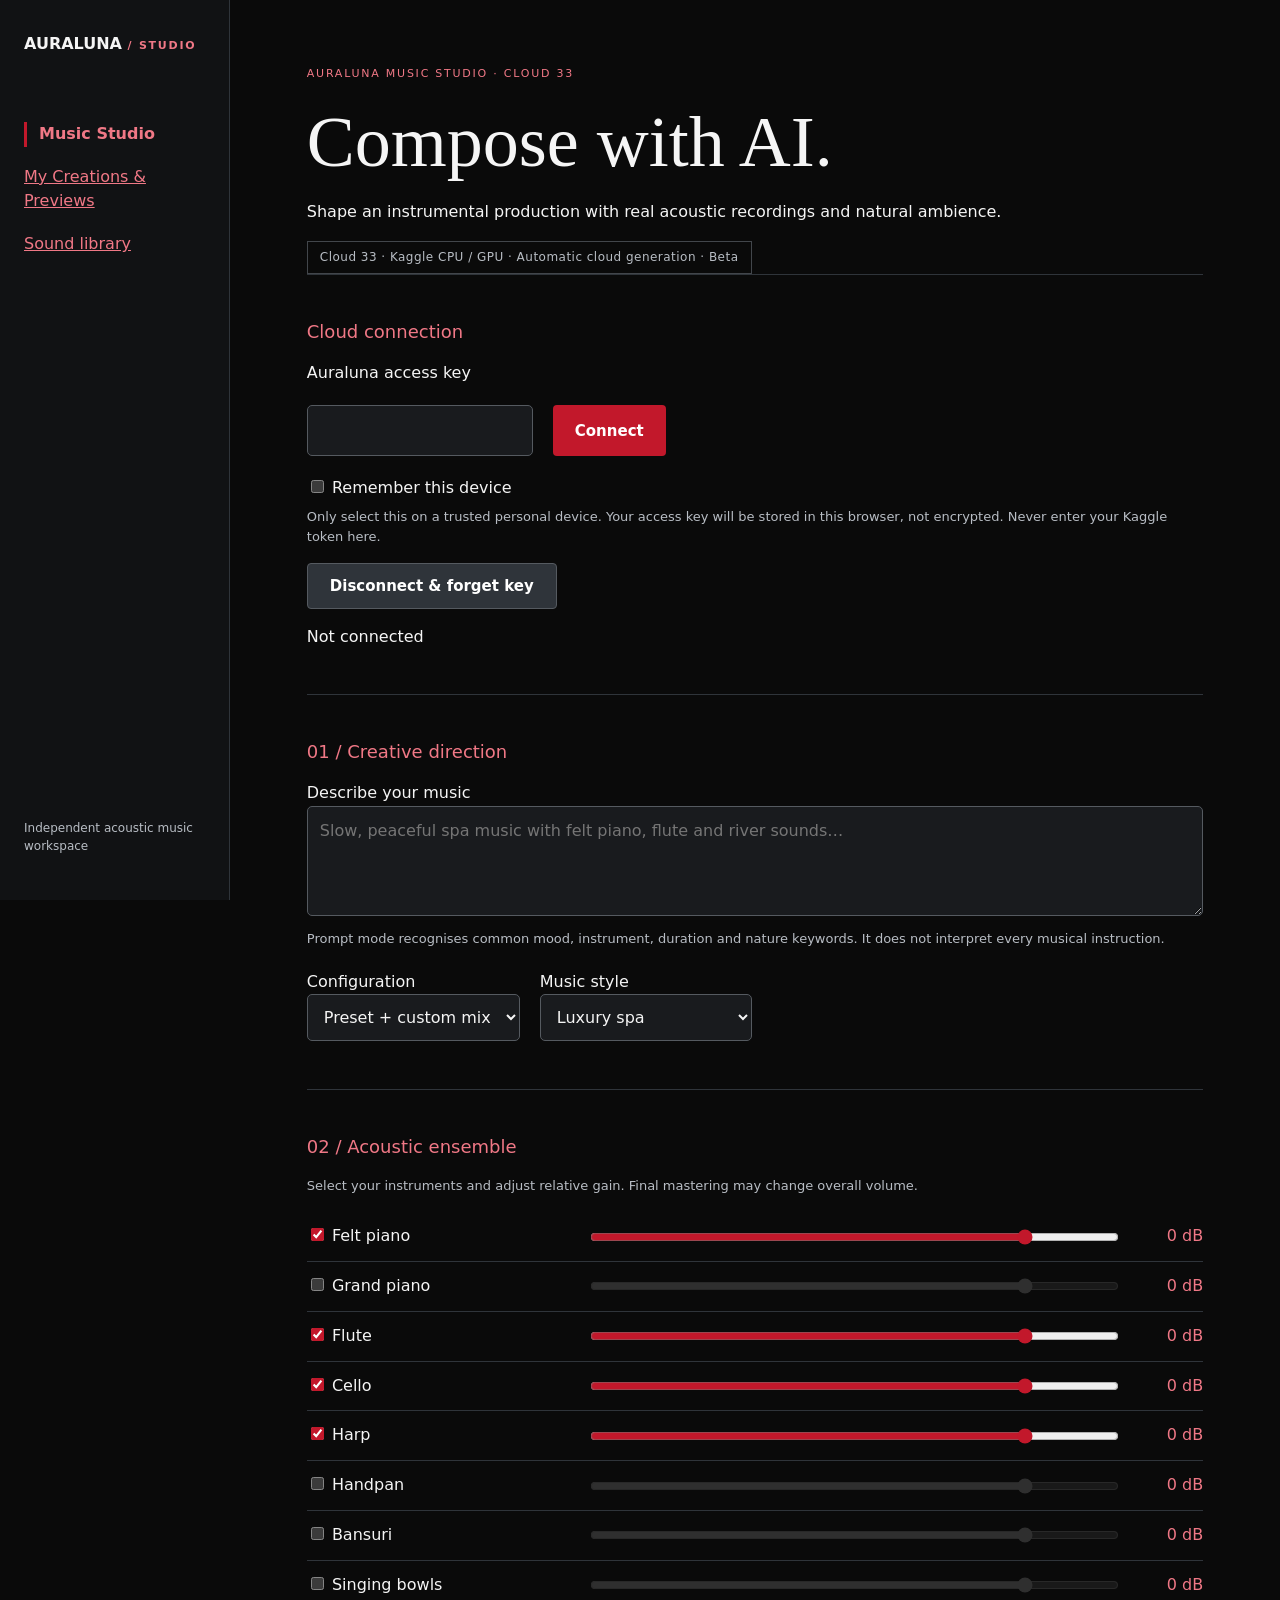
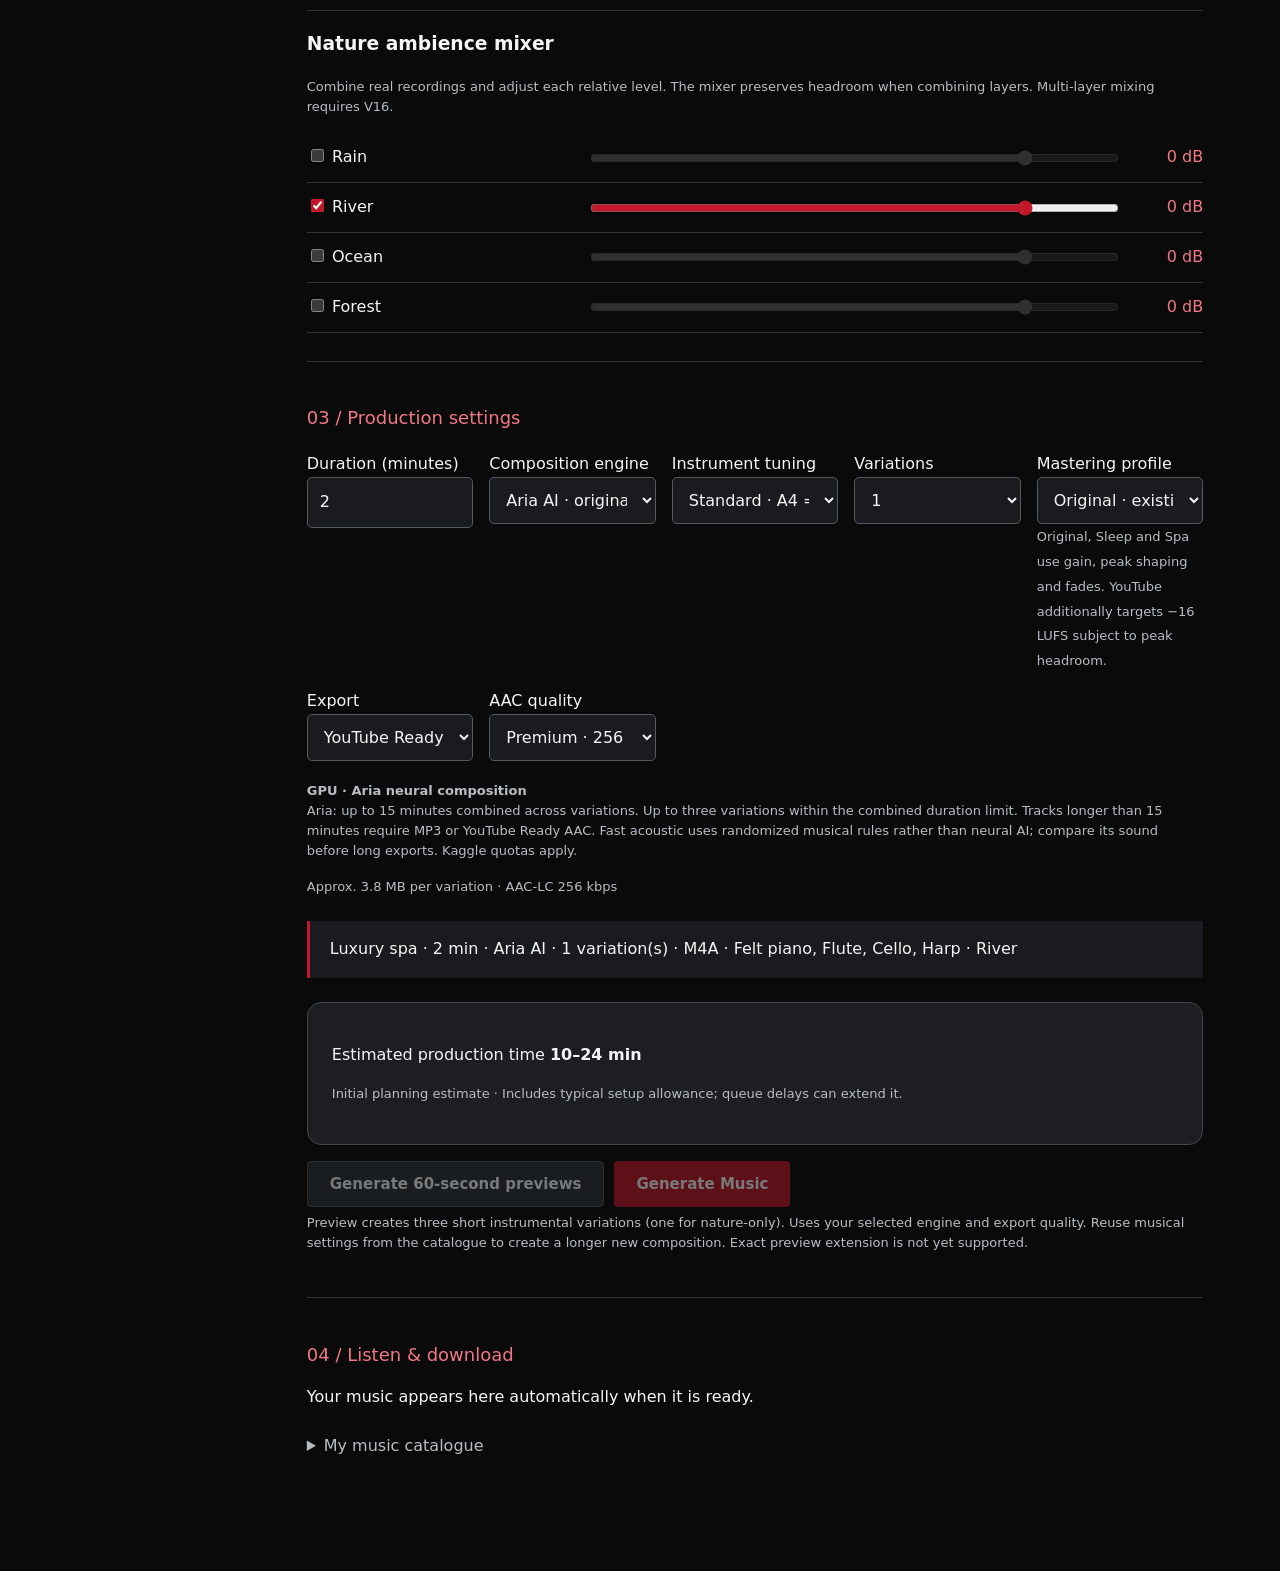
==== commit e2481216: "Route legacy creation URL to canonical cloud studio" ====
--- a/ai.html
+++ b/ai.html
@@ -1,9 +1 @@
-<!doctype html>
-<html lang="en"><head><meta charset="utf-8"><meta name="viewport" content="width=device-width,initial-scale=1"><title>AI Music — Auraluna V9</title><link rel="stylesheet" href="style.css"><link rel="stylesheet" href="src/v9-studio.css?v=cloud30"></head>
-<body><aside><strong>AURALUNA <small>/ STUDIO</small></strong><nav><a href="index.html">Home</a><a href="ai.html" aria-current="page">AI music</a><a href="create.html">Acoustic composer</a><a href="library.html">Sound library</a><a href="projects.html">My Creations</a><a href="soundscape.html">Nature studio</a><a href="reference.html">Reference studio</a></nav><p>Independent acoustic music workspace</p></aside>
-<main class="v9-main"><header><span>ARIA / ACOUSTIC ENGINE V9</span><h1>Compose with AI.</h1><p>Shape an instrumental production with real acoustic recordings and natural ambience.</p><div class="v9-status">Kaggle CPU / GPU workspace · Automatic cloud generation · Beta</div></header>
-<section><h2>Cloud connection</h2><div id="credentials"><label for="access-key">Auraluna access key</label><div class="controls"><input id="access-key" type="password" autocomplete="off"><button type="button" id="connect">Connect</button></div><label><input type="checkbox" id="remember-device"> Remember this device</label><p class="hint">Only select this on a trusted personal device. Your access key will be stored in this browser, not encrypted. Never enter your Kaggle token here.</p></div><button type="button" id="disconnect" class="v9-secondary">Disconnect &amp; forget key</button><p id="cloud-status" role="status">Not connected</p></section><form id="v9-form"><section><h2>01 / Creative direction</h2><label for="prompt">Describe your music</label><textarea id="prompt" maxlength="2000" placeholder="Slow, peaceful spa music with felt piano, flute and river sounds…"></textarea><p class="hint">Prompt mode recognises common mood, instrument, duration and nature keywords. It does not interpret every musical instruction.</p><div class="controls"><label>Configuration<select id="mode"><option value="manual">Preset + custom mix</option><option value="prompt">Infer from prompt</option></select></label><label>Music style<select id="preset"></select></label></div></section>
-<section id="mix-section"><h2>02 / Acoustic ensemble</h2><p class="hint">Select your instruments and adjust relative gain. Final mastering may change overall volume.</p><div id="instrument-mixer"></div><h3>Nature ambience mixer</h3><p class="hint">Combine real recordings and adjust each relative level. The mixer preserves headroom when combining layers. Multi-layer mixing requires V16.</p><div id="nature-mixer"></div></section>
-<section><h2>03 / Production settings</h2><div class="v9-settings"><label>Duration (minutes)<input id="duration" type="number" min=".25" max="15" step=".25" value="2" required></label><label>Composition engine<select id="composition-engine"><option value="aria">Aria AI · original neural composition</option><option value="fast">Fast acoustic · experimental tonal composer</option></select></label><label id="composition-style-row" hidden>Composition style<select id="composition-style"><option value="independent">Independent sections · fresh musical ideas</option><option value="thematic">Recurring theme · evolving motifs</option></select></label><label id="seed-row" hidden>Composition seed (optional)<input id="composition-seed" maxlength="48" pattern="[A-Za-z0-9]{1,48}" placeholder="Blank = fresh music"><span class="hint">Same seed and settings aim to reproduce a Fast Acoustic arrangement. Exact audio and preview extension are not guaranteed.</span><select id="seed-variation" aria-label="Seed variation"><option value="1">Variation 1</option><option value="2">Variation 2</option><option value="3">Variation 3</option></select></label><label id="tuning-row">Instrument tuning<select id="tuning"><option value="standard">Standard · A4 = 440 Hz</option><option value="a432">A4 = 432 Hz · gentle lower pitch</option><option value="c528">C5 = 528 Hz · reference pitch</option></select></label><label>Variations<select id="variations"><option>1</option><option>2</option><option>3</option></select></label><label>Mastering profile<select id="mastering"><option value="original">Original · existing sound</option><option value="sleep">Deep sleep · softer dynamics</option><option value="spa">Luxury spa · gentle fades</option><option value="youtube">YouTube · slightly stronger level</option></select><span class="hint">Optional gain, peak shaping and fades. Not loudness normalisation.</span></label><label>Export<select id="format"><option value="m4a" selected>YouTube Ready · AAC (.m4a)</option><option value="mp3">Premium MP3 · 320 kbps</option><option value="flac">FLAC · 24-bit export</option><option value="wav">WAV · 24-bit export</option></select></label><label id="aac-mode-row">AAC quality<select id="aac-mode"><option value="premium" selected>Premium · 256 kbps</option><option value="balanced">Balanced · 192 kbps</option><option value="vbr">Optimised · high-quality VBR (experimental)</option></select></label><input id="job" type="hidden"></div><label id="infer-duration-row"><input type="checkbox" id="infer-duration"> Infer duration from prompt</label><p class="hint"><strong id="compute-plan" aria-live="polite">GPU · Aria neural composition</strong><br><span id="duration-limit">Instrumental: up to 15 minutes.</span> Up to three variations within the combined duration limit. Tracks longer than 15 minutes require MP3 or YouTube Ready AAC. Fast acoustic uses randomized musical rules rather than neural AI; compare its sound before long exports. Kaggle quotas apply.</p><p class="hint" id="file-size-estimate" aria-live="polite">—</p><div class="summary" id="summary" aria-live="polite"></div><div class="v9-result"><p>Estimated production time <strong id="estimate-time" aria-live="polite">—</strong></p><p class="hint" id="estimate-basis"></p></div><div class="v9-actions"><button type="submit" id="preview" class="v9-secondary" formnovalidate disabled>Generate 60-second previews</button><button type="submit" id="generate" disabled>Generate Music</button></div><p class="hint">Preview creates three short instrumental variations (one for nature-only). Uses your selected engine and export quality. Reuse musical settings from the catalogue to create a longer new composition. Exact preview extension is not yet supported.</p><div id="production-panel" class="v9-result" hidden><h3>Production status</h3><p id="production-status" role="status" aria-live="polite"></p><progress id="production-progress" aria-label="Production running"></progress><div class="v9-timing"><span>Requested music length <strong id="requested-duration">—</strong></span><span>Music style <strong id="requested-style">—</strong></span><span>Format <strong id="requested-format">—</strong></span><span>Composition style <strong id="requested-composition">—</strong></span><span>Compute requested <strong id="requested-compute">—</strong></span><span><span id="estimate-caption">Original estimate</span> <strong id="requested-estimate">—</strong></span><span>Estimated remaining <strong id="remaining-estimate">—</strong></span><span>Elapsed time (browser observed) <strong id="elapsed-time">—</strong></span><span>Last checked <strong id="last-check">—</strong></span></div><div class="v9-actions"><button type="button" id="check-status" class="v9-secondary">Check status</button><button type="button" id="production-details" class="v9-secondary">Production details</button></div></div></section></form>
-<section><h2>04 / Listen & download</h2><p>Your music appears here automatically when it is ready.</p><div id="players"></div><details><summary>My music catalogue</summary><p class="hint">Catalogue metadata is stored in this browser. Remote Kaggle audio is not permanently archived. Download important audio and licence reports separately.</p><div class="controls"><label>Search music<input id="library-search" type="search" placeholder="Title, notes, engine or production ID"></label><label>Show<select id="library-filter"><option value="all">All productions</option><option value="ready">Completed</option><option value="favorites">Favourites</option></select></label></div><div class="v9-actions"><button type="button" id="library-export" class="v9-secondary">Export catalogue backup</button><label>Restore catalogue<input type="file" id="library-import" accept=".json,application/json"></label></div><p id="library-count" aria-live="polite"></p><p id="library-status" role="status"></p><div id="history" class="v9-history"></div><details><summary>Recover a production</summary><label for="existing-slug">Production ID</label><div class="controls"><input id="existing-slug" placeholder="Production ID"><button type="button" id="check-job">Retrieve production</button></div></details></details></section>
-</main><script type="module" src="src/v9-studio.mjs?v=cloud31"></script></body></html>+<!doctype html><html lang="en"><head><meta charset="utf-8"><meta name="viewport" content="width=device-width,initial-scale=1"><title>AI Music — Auraluna</title><link rel="canonical" href="index.html"><meta http-equiv="refresh" content="0;url=index.html"></head><body><p>This studio has moved to the current Auraluna Music Studio. <a href="index.html">Open Cloud 33</a>.</p><script>location.replace("index.html"+location.search+(location.hash==="#results"?"#listen":location.hash||""));</script></body></html>
